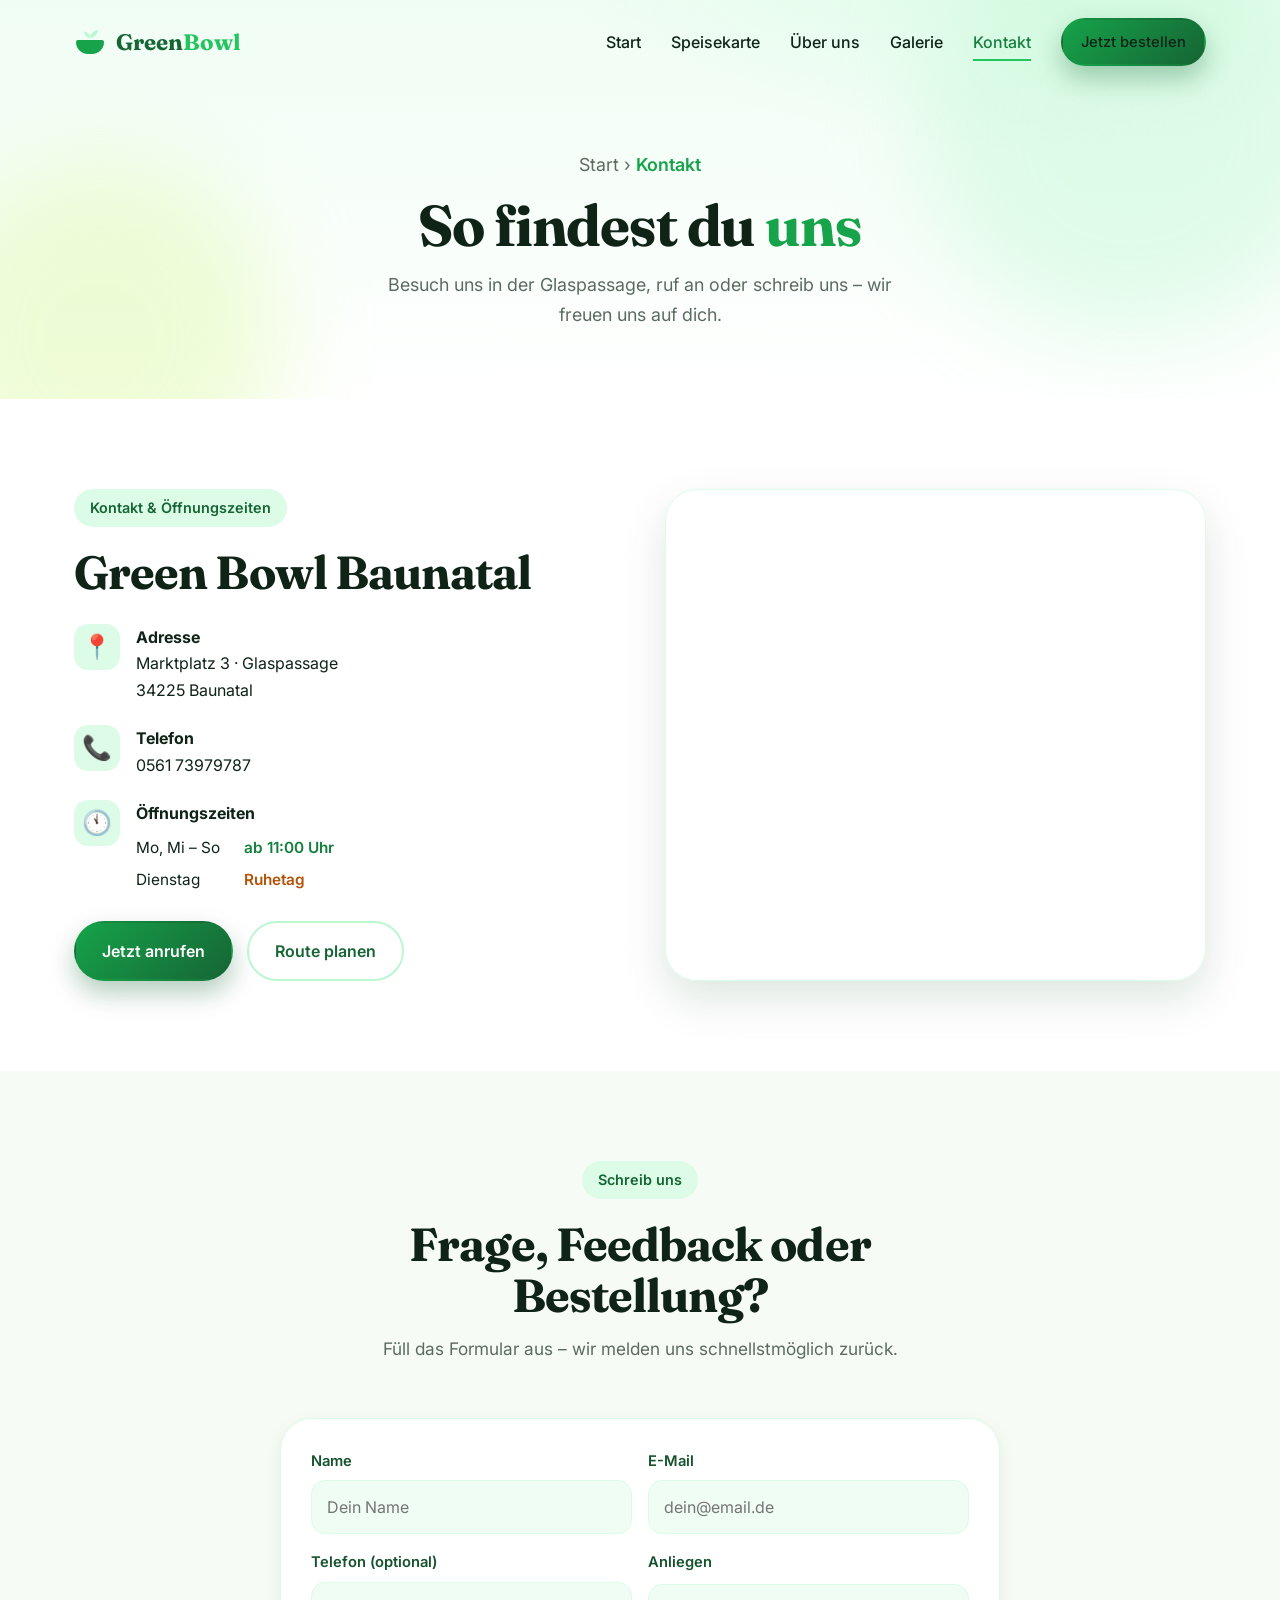
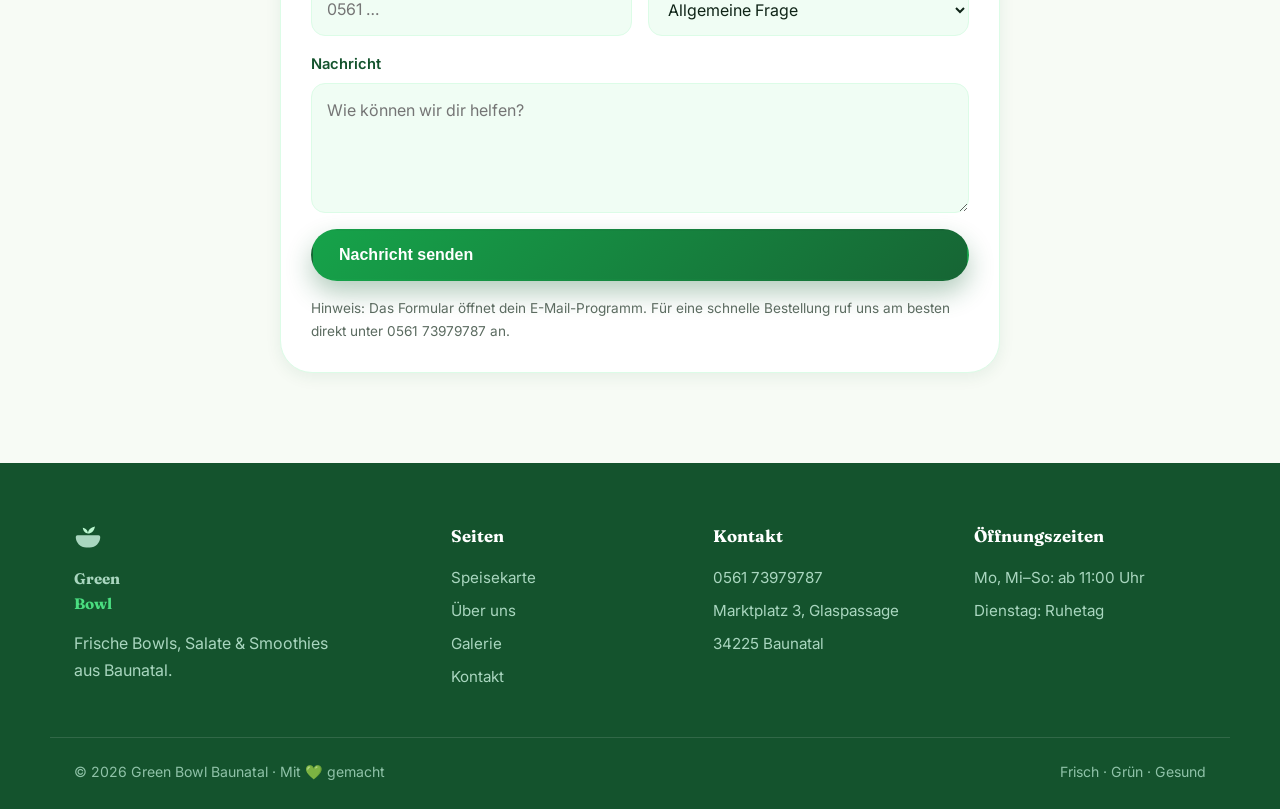
==== kontakt.html @ fea37709 "Convert website to multi-page site Split the single-page site into five linked pages with a shared h" ====
<!DOCTYPE html>
<html lang="de">
<head>
  <meta charset="UTF-8" />
  <meta name="viewport" content="width=device-width, initial-scale=1.0" />
  <title>Kontakt · Green Bowl Baunatal</title>
  <meta name="description" content="Kontakt, Öffnungszeiten und Anfahrt zum Green Bowl in Baunatal: Marktplatz 3, Glaspassage, 34225 Baunatal. Telefon 0561 73979787." />
  <script>document.documentElement.classList.add("js");</script>
  <link rel="preconnect" href="https://fonts.googleapis.com" />
  <link rel="preconnect" href="https://fonts.gstatic.com" crossorigin />
  <link href="https://fonts.googleapis.com/css2?family=Fraunces:opsz,wght@9..144,400..700&family=Inter:wght@400;500;600;700&display=swap" rel="stylesheet" />
  <link rel="stylesheet" href="assets/css/styles.css" />
  <link rel="icon" href="data:image/svg+xml,%3Csvg xmlns='http://www.w3.org/2000/svg' viewBox='0 0 100 100'%3E%3Ctext y='.9em' font-size='90'%3E%F0%9F%A5%97%3C/text%3E%3C/svg%3E" />
</head>
<body>
  <div class="scroll-progress" id="scrollProgress"></div>

  <header class="nav" id="nav">
    <div class="container nav__inner">
      <a href="index.html" class="brand" aria-label="Green Bowl Startseite">
        <span class="brand__mark" aria-hidden="true"><svg viewBox="0 0 32 32" width="32" height="32" fill="none"><path d="M4 14h24a2 2 0 0 1 2 2c0 6.6-5.4 12-12 12H14C7.4 28 2 22.6 2 16a2 2 0 0 1 2-2Z" fill="currentColor"/><path d="M16 12c0-4 3-7 8-8-1 5-4 8-8 8Zm0 0c0-3.3-2.5-6-6-6.5C10.5 9 13 12 16 12Z" fill="#bbf7d0"/></svg></span>
        <span class="brand__name">Green<span>Bowl</span></span>
      </a>
      <nav class="nav__links" id="navLinks">
        <a href="index.html">Start</a>
        <a href="speisekarte.html">Speisekarte</a>
        <a href="ueber-uns.html">Über uns</a>
        <a href="galerie.html">Galerie</a>
        <a href="kontakt.html" class="is-active">Kontakt</a>
        <a href="tel:056173979787" class="btn btn--primary btn--sm nav__cta">Jetzt bestellen</a>
      </nav>
      <button class="nav__toggle" id="navToggle" aria-label="Menü öffnen" aria-expanded="false"><span></span><span></span><span></span></button>
    </div>
  </header>

  <main id="top">
    <section class="pagehead">
      <div class="pagehead__bg" aria-hidden="true"><span class="blob blob--1"></span><span class="blob blob--2"></span></div>
      <div class="container pagehead__inner reveal">
        <p class="crumbs"><a href="index.html">Start</a> › <span>Kontakt</span></p>
        <h1>So findest du <span class="hl">uns</span></h1>
        <p>Besuch uns in der Glaspassage, ruf an oder schreib uns – wir freuen uns auf dich.</p>
      </div>
    </section>

    <section class="section contact">
      <div class="container contact__grid">
        <div class="contact__info reveal">
          <span class="eyebrow">Kontakt & Öffnungszeiten</span>
          <h2 class="section__title">Green Bowl Baunatal</h2>
          <ul class="contact__list">
            <li><span class="contact__ic">📍</span><div><strong>Adresse</strong><br />Marktplatz 3 · Glaspassage<br />34225 Baunatal</div></li>
            <li><span class="contact__ic">📞</span><div><strong>Telefon</strong><br /><a href="tel:056173979787">0561 73979787</a></div></li>
            <li><span class="contact__ic">🕚</span><div><strong>Öffnungszeiten</strong>
              <table class="hours"><tr><td>Mo, Mi – So</td><td>ab 11:00 Uhr</td></tr><tr class="hours__off"><td>Dienstag</td><td>Ruhetag</td></tr></table>
            </div></li>
          </ul>
          <div class="contact__actions">
            <a href="tel:056173979787" class="btn btn--primary">Jetzt anrufen</a>
            <a href="https://www.google.com/maps/search/?api=1&query=Green+Bowl+Marktplatz+3+34225+Baunatal" target="_blank" rel="noopener" class="btn btn--ghost">Route planen</a>
          </div>
        </div>

        <div class="contact__map reveal">
          <iframe title="Standort Green Bowl Baunatal" src="https://www.openstreetmap.org/export/embed.html?bbox=9.40%2C51.24%2C9.44%2C51.27&layer=mapnik&marker=51.2537%2C9.4192" loading="lazy" referrerpolicy="no-referrer-when-downgrade"></iframe>
        </div>
      </div>
    </section>

    <section class="section section--tint">
      <div class="container">
        <div class="section__head reveal">
          <span class="eyebrow">Schreib uns</span>
          <h2 class="section__title">Frage, Feedback oder Bestellung?</h2>
          <p class="section__sub">Füll das Formular aus – wir melden uns schnellstmöglich zurück.</p>
        </div>
        <div style="max-width:720px;margin-inline:auto">
          <form class="form reveal" action="mailto:info@green-bowl-baunatal.de" method="post" enctype="text/plain">
            <div class="form__row">
              <div class="field"><label for="name">Name</label><input id="name" name="Name" type="text" placeholder="Dein Name" required /></div>
              <div class="field"><label for="email">E-Mail</label><input id="email" name="E-Mail" type="email" placeholder="dein@email.de" required /></div>
            </div>
            <div class="form__row">
              <div class="field"><label for="phone">Telefon (optional)</label><input id="phone" name="Telefon" type="tel" placeholder="0561 …" /></div>
              <div class="field"><label for="topic">Anliegen</label>
                <select id="topic" name="Anliegen">
                  <option>Allgemeine Frage</option>
                  <option>Bestellung / Lieferung</option>
                  <option>Reservierung</option>
                  <option>Feedback</option>
                </select>
              </div>
            </div>
            <div class="field"><label for="msg">Nachricht</label><textarea id="msg" name="Nachricht" placeholder="Wie können wir dir helfen?" required></textarea></div>
            <button type="submit" class="btn btn--primary">Nachricht senden</button>
            <p class="form__note">Hinweis: Das Formular öffnet dein E-Mail-Programm. Für eine schnelle Bestellung ruf uns am besten direkt unter <a href="tel:056173979787">0561 73979787</a> an.</p>
          </form>
        </div>
      </div>
    </section>
  </main>

  <footer class="footer">
    <div class="container footer__grid">
      <div>
        <a href="index.html" class="brand brand--light"><span class="brand__mark" aria-hidden="true"><svg viewBox="0 0 32 32" width="28" height="28" fill="none"><path d="M4 14h24a2 2 0 0 1 2 2c0 6.6-5.4 12-12 12H14C7.4 28 2 22.6 2 16a2 2 0 0 1 2-2Z" fill="currentColor"/><path d="M16 12c0-4 3-7 8-8-1 5-4 8-8 8Zm0 0c0-3.3-2.5-6-6-6.5C10.5 9 13 12 16 12Z" fill="#bbf7d0"/></svg></span><span class="brand__name">Green<span>Bowl</span></span></a>
        <p class="footer__tag">Frische Bowls, Salate & Smoothies aus Baunatal.</p>
      </div>
      <div><h4>Seiten</h4><a href="speisekarte.html">Speisekarte</a><a href="ueber-uns.html">Über uns</a><a href="galerie.html">Galerie</a><a href="kontakt.html">Kontakt</a></div>
      <div><h4>Kontakt</h4><a href="tel:056173979787">0561 73979787</a><span>Marktplatz 3, Glaspassage</span><span>34225 Baunatal</span></div>
      <div><h4>Öffnungszeiten</h4><span>Mo, Mi–So: ab 11:00 Uhr</span><span>Dienstag: Ruhetag</span></div>
    </div>
    <div class="container footer__bottom"><span>© <span id="year"></span> Green Bowl Baunatal · Mit 💚 gemacht</span><span>Frisch · Grün · Gesund</span></div>
  </footer>

  <script src="assets/js/main.js"></script>
</body>
</html>
---- assets/css/styles.css ----
/* ==========================================================================
   Green Bowl Baunatal — Styles
   Palette: white + green (Organic Biophilic)
   ========================================================================== */

:root {
  --green-900: #14532d;
  --green-800: #166534;
  --green-700: #15803d;
  --green-600: #16a34a;
  --green-500: #22c55e;
  --green-400: #4ade80;
  --green-200: #bbf7d0;
  --green-100: #dcfce7;
  --green-50:  #f0fdf4;

  --lime: #a3e635;
  --ink: #0f2417;
  --muted: #5b6b60;
  --white: #ffffff;
  --cream: #f7fbf5;

  --radius: 22px;
  --radius-lg: 32px;
  --shadow-sm: 0 4px 16px rgba(20, 83, 45, .08);
  --shadow: 0 18px 44px rgba(20, 83, 45, .14);
  --shadow-lg: 0 30px 70px rgba(20, 83, 45, .22);

  --font-head: "Fraunces", Georgia, serif;
  --font-body: "Inter", system-ui, -apple-system, sans-serif;

  --container: 1180px;
  --ease: cubic-bezier(.22, 1, .36, 1);
}

* { box-sizing: border-box; margin: 0; padding: 0; }

html { scroll-behavior: smooth; }

body {
  font-family: var(--font-body);
  color: var(--ink);
  background: var(--white);
  line-height: 1.65;
  overflow-x: hidden;
  -webkit-font-smoothing: antialiased;
}

img { display: block; max-width: 100%; }
a { color: inherit; text-decoration: none; }

/* Graceful placeholder: if a photo is slow or unavailable, a soft green
   gradient shows instead of a broken-image icon / alt text overflow. */
.card__media, .hero__bowl, .about__img, .gallery__item {
  background: linear-gradient(135deg, var(--green-100), var(--green-200));
}
.card__media img, .hero__bowl, .about__img, .gallery__item img {
  color: transparent;
  font-size: 0;
}

.container {
  width: 100%;
  max-width: var(--container);
  margin-inline: auto;
  padding-inline: 24px;
}

/* ---------- Buttons ---------- */
.btn {
  --pad: 15px 26px;
  display: inline-flex;
  align-items: center;
  gap: 10px;
  padding: var(--pad);
  border-radius: 999px;
  font-weight: 600;
  font-size: 1rem;
  cursor: pointer;
  border: 2px solid transparent;
  transition: transform .3s var(--ease), box-shadow .3s var(--ease), background .3s;
  white-space: nowrap;
}
.btn--sm { --pad: 10px 18px; font-size: .92rem; }
.btn--primary {
  background: linear-gradient(135deg, var(--green-600), var(--green-800));
  color: #fff;
  box-shadow: 0 12px 26px rgba(22, 101, 52, .32);
}
.btn--primary:hover { transform: translateY(-3px); box-shadow: 0 18px 34px rgba(22, 101, 52, .42); }
.btn--ghost { background: var(--white); color: var(--green-800); border-color: var(--green-200); }
.btn--ghost:hover { transform: translateY(-3px); border-color: var(--green-500); box-shadow: var(--shadow-sm); }
.btn--white { background: #fff; color: var(--green-800); }
.btn--white:hover { transform: translateY(-3px); box-shadow: 0 18px 40px rgba(0,0,0,.18); }
.btn__dot { width: 9px; height: 9px; border-radius: 50%; background: var(--green-500); box-shadow: 0 0 0 0 rgba(34,197,94,.6); animation: pulse 2s infinite; }
@keyframes pulse { 0% { box-shadow: 0 0 0 0 rgba(34,197,94,.6);} 70% { box-shadow: 0 0 0 12px rgba(34,197,94,0);} 100% { box-shadow: 0 0 0 0 rgba(34,197,94,0);} }

/* ---------- Scroll progress ---------- */
.scroll-progress {
  position: fixed; inset: 0 auto auto 0;
  height: 4px; width: 0%;
  background: linear-gradient(90deg, var(--green-400), var(--green-700));
  z-index: 1000; transition: width .1s linear;
}

/* ---------- Nav ---------- */
.nav {
  position: fixed; inset: 0 0 auto 0;
  z-index: 900;
  padding: 18px 0;
  transition: padding .35s var(--ease), background .35s, box-shadow .35s;
}
.nav.is-stuck {
  background: rgba(255,255,255,.85);
  backdrop-filter: blur(14px);
  box-shadow: 0 6px 24px rgba(20,83,45,.08);
  padding: 10px 0;
}
.nav__inner { display: flex; align-items: center; justify-content: space-between; }

.brand { display: inline-flex; align-items: center; gap: 10px; font-family: var(--font-head); font-weight: 700; font-size: 1.4rem; color: var(--green-800); }
.brand__mark { color: var(--green-600); display: inline-flex; }
.brand__name span { color: var(--green-500); }
.brand--light { color: #fff; }
.brand--light .brand__name span { color: var(--green-400); }

.nav__links { display: flex; align-items: center; gap: 30px; }
.nav__links a { font-weight: 500; color: var(--ink); position: relative; transition: color .25s; }
.nav__links a:not(.btn)::after {
  content: ""; position: absolute; left: 0; bottom: -6px;
  width: 0; height: 2px; background: var(--green-500); transition: width .3s var(--ease);
}
.nav__links a:not(.btn):hover { color: var(--green-700); }
.nav__links a:not(.btn):hover::after { width: 100%; }

.nav__toggle { display: none; flex-direction: column; gap: 5px; background: none; border: 0; cursor: pointer; padding: 8px; }
.nav__toggle span { width: 26px; height: 3px; background: var(--green-800); border-radius: 3px; transition: .3s var(--ease); }
.nav__toggle.is-open span:nth-child(1) { transform: translateY(8px) rotate(45deg); }
.nav__toggle.is-open span:nth-child(2) { opacity: 0; }
.nav__toggle.is-open span:nth-child(3) { transform: translateY(-8px) rotate(-45deg); }

/* ---------- Hero ---------- */
.hero {
  position: relative;
  min-height: 100vh;
  display: flex;
  align-items: center;
  padding: 130px 0 70px;
  background:
    radial-gradient(1100px 600px at 85% -5%, var(--green-100), transparent 60%),
    linear-gradient(180deg, var(--green-50), var(--white));
  overflow: hidden;
}
.hero__bg { position: absolute; inset: 0; pointer-events: none; }
.blob { position: absolute; border-radius: 50%; filter: blur(48px); opacity: .55; animation: float 14s ease-in-out infinite; }
.blob--1 { width: 420px; height: 420px; background: var(--green-200); top: -80px; right: -60px; }
.blob--2 { width: 360px; height: 360px; background: #d9f99d; bottom: -120px; left: -80px; animation-delay: -4s; }
.blob--3 { width: 260px; height: 260px; background: var(--green-100); top: 40%; left: 45%; animation-delay: -8s; }
.leaf { position: absolute; font-size: 2.4rem; opacity: .8; animation: float 9s ease-in-out infinite; }
.leaf--1 { top: 20%; left: 8%; }
.leaf--2 { bottom: 22%; right: 12%; animation-delay: -3s; font-size: 3rem; }
.leaf--3 { top: 66%; left: 16%; animation-delay: -6s; }
@keyframes float { 0%,100% { transform: translateY(0) rotate(0); } 50% { transform: translateY(-26px) rotate(6deg); } }

.hero__inner { display: grid; grid-template-columns: 1.05fr .95fr; gap: 40px; align-items: center; position: relative; z-index: 2; }

.eyebrow {
  display: inline-block; font-weight: 600; font-size: .9rem;
  color: var(--green-800); background: var(--green-100);
  padding: 7px 16px; border-radius: 999px; margin-bottom: 20px;
}
.eyebrow--light { background: rgba(255,255,255,.15); color: #eafff1; }

.hero__title { font-family: var(--font-head); font-weight: 700; font-size: clamp(2.6rem, 6vw, 4.6rem); line-height: 1.02; letter-spacing: -.02em; }
.hero__title .hl { color: var(--green-600); position: relative; }
.hero__title .hl::after {
  content: ""; position: absolute; left: 0; bottom: .08em; width: 100%; height: .18em;
  background: var(--lime); opacity: .55; border-radius: 4px; z-index: -1;
  transform: scaleX(0); transform-origin: left; animation: underline 1s var(--ease) .5s forwards;
}
@keyframes underline { to { transform: scaleX(1); } }

.hero__text { margin: 22px 0 30px; font-size: 1.14rem; color: var(--muted); max-width: 33ch; }
.hero__actions { display: flex; flex-wrap: wrap; gap: 14px; margin-bottom: 40px; }
.hero__stats { display: flex; gap: 34px; flex-wrap: wrap; }
.hero__stats strong { font-family: var(--font-head); font-size: 2rem; color: var(--green-700); display: block; line-height: 1; }
.hero__stats span { font-size: .9rem; color: var(--muted); }

.hero__media { position: relative; display: grid; place-items: center; }
.hero__ring {
  position: absolute; width: 108%; aspect-ratio: 1; border-radius: 50%;
  background: conic-gradient(from 0deg, var(--green-200), var(--green-400), var(--lime), var(--green-200));
  filter: blur(2px); opacity: .35; animation: spin 18s linear infinite;
}
@keyframes spin { to { transform: rotate(360deg); } }
.hero__bowl {
  width: min(460px, 82vw); aspect-ratio: 1; object-fit: cover;
  border-radius: 50%; border: 12px solid #fff;
  box-shadow: var(--shadow-lg); position: relative; z-index: 2;
  animation: bob 6s ease-in-out infinite;
}
@keyframes bob { 0%,100% { transform: translateY(0);} 50% { transform: translateY(-14px);} }
.hero__badge {
  position: absolute; z-index: 3;
  background: #fff; border-radius: 16px; padding: 12px 16px;
  font-weight: 600; font-size: .92rem; box-shadow: var(--shadow);
  display: flex; align-items: center; gap: 8px;
}
.hero__badge span { font-size: 1.3rem; }
.hero__badge--1 { top: 8%; left: -4%; animation: bob 5s ease-in-out infinite; }
.hero__badge--2 { bottom: 10%; right: -6%; animation: bob 7s ease-in-out infinite .5s; }

.hero__scroll {
  position: absolute; bottom: 26px; left: 50%; transform: translateX(-50%);
  width: 26px; height: 42px; border: 2px solid var(--green-500); border-radius: 20px;
  display: grid; place-items: start center; padding-top: 7px; z-index: 3;
}
.hero__scroll span { width: 5px; height: 9px; background: var(--green-600); border-radius: 3px; animation: scroll 1.6s infinite; }
@keyframes scroll { 0% { opacity: 0; transform: translateY(0);} 40% { opacity: 1;} 80%,100% { opacity: 0; transform: translateY(12px);} }

/* ---------- USPs ---------- */
.usps { padding: 60px 0; }
.usps__grid { display: grid; grid-template-columns: repeat(4, 1fr); gap: 20px; }
.usp {
  background: var(--cream); border: 1px solid var(--green-100);
  border-radius: var(--radius); padding: 28px 24px; text-align: left;
  transition: transform .35s var(--ease), box-shadow .35s, border-color .35s;
}
.usp:hover { transform: translateY(-8px); box-shadow: var(--shadow); border-color: var(--green-200); }
.usp__icon { font-size: 2.2rem; margin-bottom: 12px; }
.usp h3 { font-family: var(--font-head); font-size: 1.25rem; margin-bottom: 6px; }
.usp p { color: var(--muted); font-size: .96rem; }

/* ---------- Section shell ---------- */
.section { padding: 90px 0; }
.section__head { max-width: 620px; margin: 0 auto 54px; text-align: center; }
.section__head--light { color: #fff; }
.section__title { font-family: var(--font-head); font-weight: 700; font-size: clamp(1.9rem, 4vw, 2.9rem); line-height: 1.1; letter-spacing: -.02em; }
.section__sub { margin-top: 14px; color: var(--muted); font-size: 1.08rem; }
.section__sub--light { color: rgba(255,255,255,.85); }

/* ---------- Bowls ---------- */
.bowls__grid { display: grid; grid-template-columns: repeat(3, 1fr); gap: 26px; }
.card {
  background: #fff; border-radius: var(--radius-lg); overflow: hidden;
  border: 1px solid var(--green-100); box-shadow: var(--shadow-sm);
  transition: transform .4s var(--ease), box-shadow .4s;
}
.card:hover { transform: translateY(-10px); box-shadow: var(--shadow-lg); }
.card__media { position: relative; aspect-ratio: 4/3; overflow: hidden; }
.card__media img { width: 100%; height: 100%; object-fit: cover; transition: transform .6s var(--ease); }
.card:hover .card__media img { transform: scale(1.08); }
.card__tag {
  position: absolute; top: 14px; left: 14px;
  background: rgba(255,255,255,.92); color: var(--green-800);
  font-weight: 600; font-size: .8rem; padding: 6px 12px; border-radius: 999px;
  backdrop-filter: blur(4px);
}
.card__body { padding: 22px 22px 26px; }
.card__row { display: flex; align-items: baseline; justify-content: space-between; gap: 12px; }
.card__row h3 { font-family: var(--font-head); font-size: 1.35rem; }
.price { font-weight: 700; color: var(--green-700); font-size: 1.15rem; white-space: nowrap; }
.card__body p { color: var(--muted); font-size: .96rem; margin: 8px 0 14px; }
.chips { display: flex; flex-wrap: wrap; gap: 8px; }
.chips span { font-size: .78rem; font-weight: 600; color: var(--green-800); background: var(--green-100); padding: 5px 11px; border-radius: 999px; }

/* ---------- Build ---------- */
.build {
  padding: 96px 0; margin: 40px 0;
  background: radial-gradient(900px 500px at 20% 0%, var(--green-700), transparent 60%), linear-gradient(135deg, var(--green-800), var(--green-900));
  position: relative; overflow: hidden;
}
.steps { display: grid; grid-template-columns: repeat(4, 1fr); gap: 22px; }
.step {
  background: rgba(255,255,255,.06); border: 1px solid rgba(255,255,255,.14);
  border-radius: var(--radius); padding: 30px 24px; color: #fff; position: relative;
  transition: transform .35s var(--ease), background .35s;
}
.step:hover { transform: translateY(-8px); background: rgba(255,255,255,.12); }
.step__num { font-family: var(--font-head); font-size: 1rem; color: var(--green-400); font-weight: 600; }
.step__emoji { font-size: 2.6rem; margin: 10px 0 14px; }
.step h3 { font-family: var(--font-head); font-size: 1.3rem; margin-bottom: 6px; }
.step p { color: rgba(255,255,255,.78); font-size: .95rem; }

/* ---------- About ---------- */
.about__grid { display: grid; grid-template-columns: 1fr 1.05fr; gap: 60px; align-items: center; }
.about__media { position: relative; min-height: 440px; }
.about__img { position: absolute; border-radius: var(--radius-lg); object-fit: cover; box-shadow: var(--shadow); }
.about__img--1 { width: 74%; aspect-ratio: 4/5; top: 0; left: 0; z-index: 1; }
.about__img--2 { width: 52%; aspect-ratio: 1; bottom: 0; right: 0; z-index: 2; border: 8px solid #fff; }
.about__sticker {
  position: absolute; z-index: 3; top: 8%; right: 4%;
  background: var(--lime); color: var(--green-900); font-weight: 700; font-size: .85rem;
  padding: 12px 16px; border-radius: 50%; aspect-ratio: 1; display: grid; place-items: center; text-align: center;
  width: 108px; box-shadow: var(--shadow); animation: bob 5s ease-in-out infinite; transform: rotate(-8deg);
}
.about__content p { color: var(--muted); margin-top: 16px; font-size: 1.05rem; }
.about__stats { display: flex; gap: 34px; margin-top: 30px; flex-wrap: wrap; }
.about__stats strong { font-family: var(--font-head); font-size: 2.3rem; color: var(--green-700); display: block; line-height: 1; }
.about__stats span { color: var(--muted); font-size: .92rem; }

/* ---------- Gallery ---------- */
.gallery__grid { display: grid; grid-template-columns: repeat(4, 1fr); grid-auto-rows: 200px; gap: 16px; }
.gallery__item { overflow: hidden; border-radius: var(--radius); box-shadow: var(--shadow-sm); }
.gallery__item img { width: 100%; height: 100%; object-fit: cover; transition: transform .7s var(--ease); }
.gallery__item:hover img { transform: scale(1.1); }
.gallery__item--tall { grid-row: span 2; }
.gallery__item--wide { grid-column: span 2; }

/* ---------- CTA ---------- */
.cta { padding: 70px 0; background: linear-gradient(135deg, var(--green-600), var(--green-800)); text-align: center; margin: 30px 0; }
.cta__inner { display: grid; gap: 14px; place-items: center; }
.cta h2 { font-family: var(--font-head); font-size: clamp(1.8rem, 4vw, 2.8rem); color: #fff; }
.cta p { color: rgba(255,255,255,.9); font-size: 1.1rem; }
.cta .btn { margin-top: 10px; }

/* ---------- Contact ---------- */
.contact__grid { display: grid; grid-template-columns: 1fr 1fr; gap: 50px; align-items: stretch; }
.contact__list { list-style: none; margin: 26px 0; display: grid; gap: 22px; }
.contact__list li { display: flex; gap: 16px; align-items: flex-start; }
.contact__ic { font-size: 1.5rem; background: var(--green-100); width: 46px; height: 46px; border-radius: 14px; display: grid; place-items: center; flex: none; }
.contact__list a:hover { color: var(--green-700); }
.hours { border-collapse: collapse; margin-top: 6px; font-size: .96rem; }
.hours td { padding: 3px 0; }
.hours td:last-child { padding-left: 24px; color: var(--green-700); font-weight: 600; }
.hours__off td:last-child { color: #b45309; }
.contact__actions { display: flex; gap: 14px; flex-wrap: wrap; margin-top: 8px; }
.contact__map { border-radius: var(--radius-lg); overflow: hidden; box-shadow: var(--shadow); min-height: 380px; border: 1px solid var(--green-100); }
.contact__map iframe { width: 100%; height: 100%; min-height: 380px; border: 0; }

/* ---------- Footer ---------- */
.footer { background: var(--green-900); color: #d6efe0; padding: 60px 0 26px; }
.footer__grid { display: grid; grid-template-columns: 1.5fr 1fr 1fr 1fr; gap: 30px; }
.footer h4 { color: #fff; font-family: var(--font-head); margin-bottom: 14px; font-size: 1.05rem; }
.footer__grid a, .footer__grid span { display: block; color: #a9d6bf; margin-bottom: 8px; font-size: .95rem; }
.footer__grid a:hover { color: var(--green-400); }
.footer__tag { margin-top: 14px; color: #a9d6bf; max-width: 28ch; }
.footer__bottom { display: flex; justify-content: space-between; flex-wrap: wrap; gap: 8px; border-top: 1px solid rgba(255,255,255,.12); margin-top: 40px; padding-top: 22px; font-size: .88rem; color: #8fc2a8; }

/* ---------- Active nav link ---------- */
.nav__links a.is-active { color: var(--green-700); }
.nav__links a.is-active:not(.btn)::after { width: 100%; }

/* ---------- Page header (inner pages) ---------- */
.pagehead {
  position: relative;
  padding: 150px 0 70px;
  text-align: center;
  overflow: hidden;
  background:
    radial-gradient(800px 380px at 80% -20%, var(--green-100), transparent 60%),
    linear-gradient(180deg, var(--green-50), var(--white));
}
.pagehead__bg { position: absolute; inset: 0; pointer-events: none; }
.pagehead .blob { opacity: .4; }
.pagehead__inner { position: relative; z-index: 2; max-width: 640px; margin-inline: auto; }
.pagehead h1 {
  font-family: var(--font-head); font-weight: 700;
  font-size: clamp(2.2rem, 5vw, 3.6rem); line-height: 1.05; letter-spacing: -.02em;
  margin: 16px 0 14px;
}
.pagehead h1 .hl { color: var(--green-600); }
.pagehead p { color: var(--muted); font-size: 1.12rem; max-width: 48ch; margin-inline: auto; }
.crumbs { font-size: .9rem; color: var(--muted); }
.crumbs a:hover { color: var(--green-700); }
.crumbs span { color: var(--green-600); font-weight: 600; }

/* ---------- Menu category label ---------- */
.menucat {
  display: flex; align-items: center; gap: 14px;
  font-family: var(--font-head); font-size: 1.5rem; color: var(--green-800);
  margin: 8px 0 26px;
}
.menucat::after { content: ""; flex: 1; height: 2px; background: var(--green-100); border-radius: 2px; }
.menucat span { font-size: 1.7rem; }
.stack + .stack { margin-top: 64px; }

/* ---------- Home teaser links ---------- */
.section__cta { text-align: center; margin-top: 44px; }
.linkarrow { display: inline-flex; align-items: center; gap: 8px; font-weight: 600; color: var(--green-700); }
.linkarrow svg { transition: transform .3s var(--ease); }
.linkarrow:hover svg { transform: translateX(5px); }
.section--tint { background: var(--cream); }

/* ---------- Contact form ---------- */
.form { display: grid; gap: 16px; background: #fff; border: 1px solid var(--green-100); border-radius: var(--radius-lg); padding: 30px; box-shadow: var(--shadow-sm); }
.form__row { display: grid; grid-template-columns: 1fr 1fr; gap: 16px; }
.field { display: grid; gap: 7px; }
.field label { font-weight: 600; font-size: .92rem; color: var(--green-900); }
.field input, .field textarea, .field select {
  font: inherit; color: var(--ink);
  padding: 13px 15px; border: 1.5px solid var(--green-100); border-radius: 14px;
  background: var(--green-50); transition: border-color .25s, box-shadow .25s, background .25s;
}
.field input:focus, .field textarea:focus, .field select:focus {
  outline: none; border-color: var(--green-500); background: #fff;
  box-shadow: 0 0 0 4px rgba(34,197,94,.15);
}
.field textarea { resize: vertical; min-height: 130px; }
.form__note { font-size: .85rem; color: var(--muted); }

/* ---------- Reveal animation ---------- */
/* Only hide when JS is active (html.js); without JS everything stays visible. */
.js .reveal { opacity: 0; transform: translateY(34px); transition: opacity .7s var(--ease), transform .7s var(--ease); }
.js .reveal.is-visible { opacity: 1; transform: none; }

/* ---------- Responsive ---------- */
@media (max-width: 980px) {
  .hero__inner { grid-template-columns: 1fr; text-align: center; }
  .hero__content { order: 2; }
  .hero__media { order: 1; }
  .hero__text, .hero__stats { margin-inline: auto; }
  .hero__actions { justify-content: center; }
  .usps__grid { grid-template-columns: repeat(2, 1fr); }
  .bowls__grid { grid-template-columns: repeat(2, 1fr); }
  .steps { grid-template-columns: repeat(2, 1fr); }
  .about__grid, .contact__grid { grid-template-columns: 1fr; }
  .about__media { min-height: 400px; max-width: 460px; margin-inline: auto; }
  .footer__grid { grid-template-columns: 1fr 1fr; }
}

@media (max-width: 640px) {
  .nav__links {
    position: fixed; inset: 0 0 0 auto; width: min(80%, 320px);
    flex-direction: column; align-items: flex-start; justify-content: center;
    gap: 26px; padding: 40px; background: #fff; box-shadow: -10px 0 40px rgba(0,0,0,.12);
    transform: translateX(100%); transition: transform .4s var(--ease);
  }
  .nav__links.is-open { transform: translateX(0); }
  .nav__toggle { display: flex; z-index: 950; }
  .usps__grid, .bowls__grid, .steps, .gallery__grid { grid-template-columns: 1fr; }
  .gallery__grid { grid-auto-rows: 220px; }
  .gallery__item--tall, .gallery__item--wide { grid-row: auto; grid-column: auto; }
  .footer__grid { grid-template-columns: 1fr; }
  .hero__badge--1 { left: 0; }
  .hero__badge--2 { right: 0; }
  .form__row { grid-template-columns: 1fr; }
}

@media (prefers-reduced-motion: reduce) {
  *, *::before, *::after { animation: none !important; transition: none !important; }
  .reveal { opacity: 1; transform: none; }
}
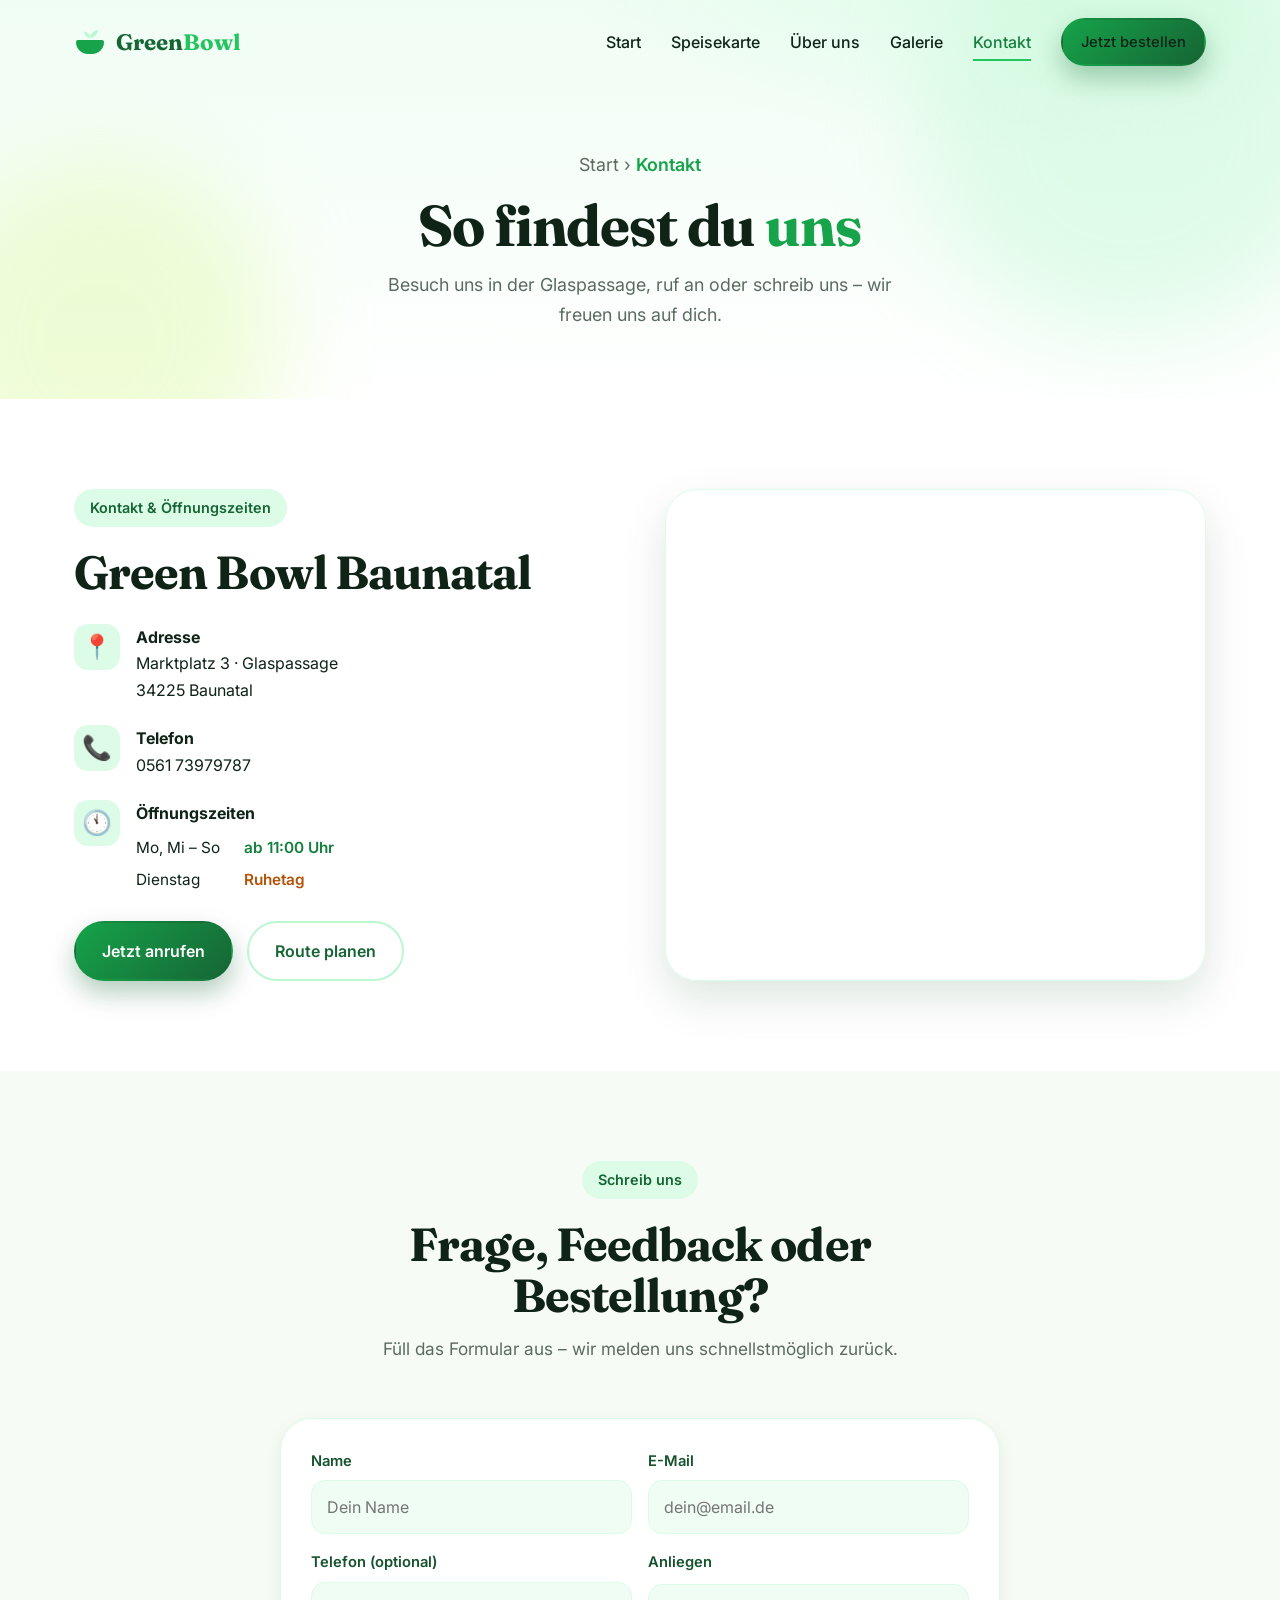
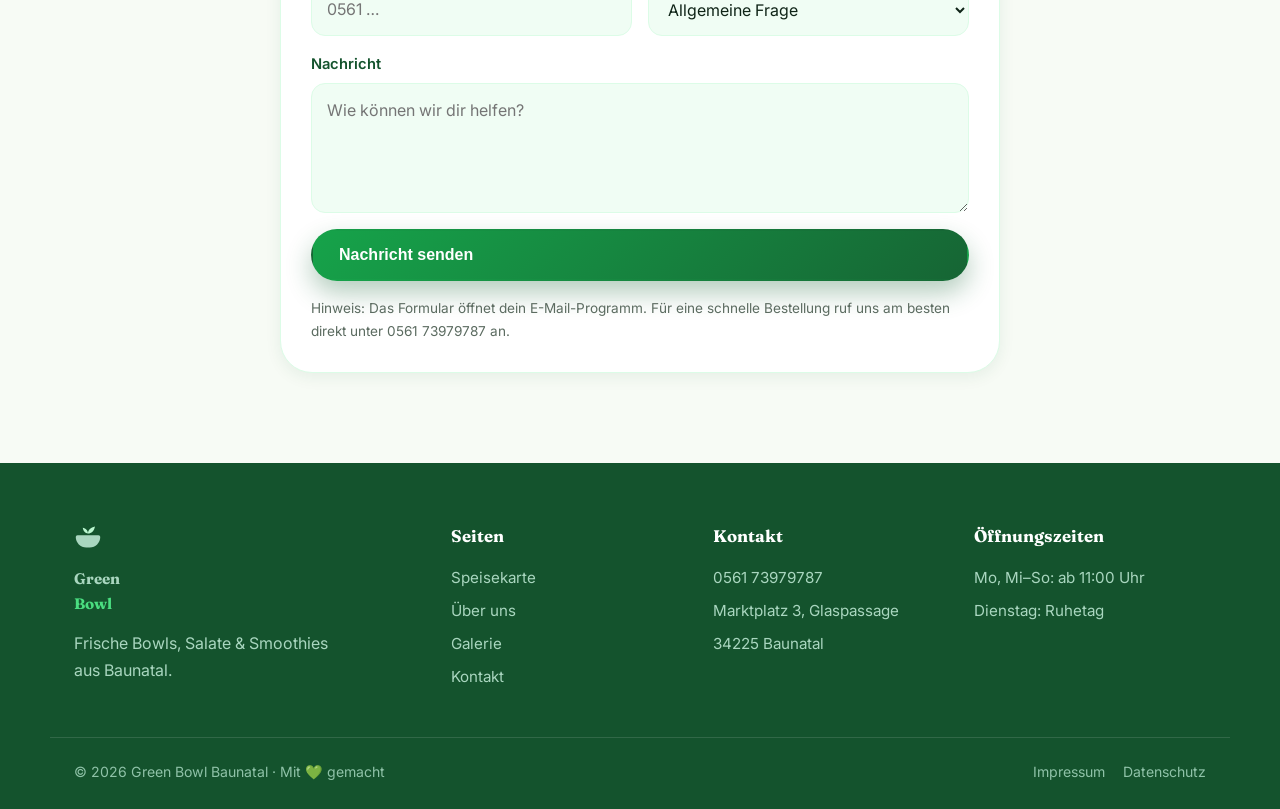
==== commit ac990c1e: "Add Impressum and Datenschutz pages Add legally required pages for a German business site: - impress" ====
--- a/kontakt.html
+++ b/kontakt.html
@@ -110,7 +110,7 @@
       <div><h4>Kontakt</h4><a href="tel:056173979787">0561 73979787</a><span>Marktplatz 3, Glaspassage</span><span>34225 Baunatal</span></div>
       <div><h4>Öffnungszeiten</h4><span>Mo, Mi–So: ab 11:00 Uhr</span><span>Dienstag: Ruhetag</span></div>
     </div>
-    <div class="container footer__bottom"><span>© <span id="year"></span> Green Bowl Baunatal · Mit 💚 gemacht</span><span>Frisch · Grün · Gesund</span></div>
+    <div class="container footer__bottom"><span>© <span id="year"></span> Green Bowl Baunatal · Mit 💚 gemacht</span><span class="footer__legal"><a href="impressum.html">Impressum</a><a href="datenschutz.html">Datenschutz</a></span></div>
   </footer>
 
   <script src="assets/js/main.js"></script>
--- a/assets/css/styles.css
+++ b/assets/css/styles.css
@@ -398,6 +398,23 @@
 }
 .field textarea { resize: vertical; min-height: 130px; }
 .form__note { font-size: .85rem; color: var(--muted); }
+
+/* ---------- Legal / prose ---------- */
+.prose { max-width: 760px; margin-inline: auto; }
+.prose h2 { font-family: var(--font-head); font-size: 1.5rem; color: var(--green-800); margin: 38px 0 12px; }
+.prose h3 { font-family: var(--font-head); font-size: 1.15rem; color: var(--green-900); margin: 22px 0 8px; }
+.prose p, .prose li { color: var(--muted); margin-bottom: 12px; }
+.prose ul { padding-left: 22px; margin-bottom: 12px; }
+.prose a { color: var(--green-700); font-weight: 500; text-decoration: underline; }
+.prose strong { color: var(--ink); }
+.prose .note {
+  background: var(--green-50); border: 1px solid var(--green-100);
+  border-left: 4px solid var(--green-500); border-radius: 12px;
+  padding: 16px 18px; margin: 22px 0; color: var(--green-900); font-size: .95rem;
+}
+.footer__legal a { color: #8fc2a8; }
+.footer__legal a:hover { color: var(--green-400); }
+.footer__legal a + a { margin-left: 18px; }
 
 /* ---------- Reveal animation ---------- */
 /* Only hide when JS is active (html.js); without JS everything stays visible. */
